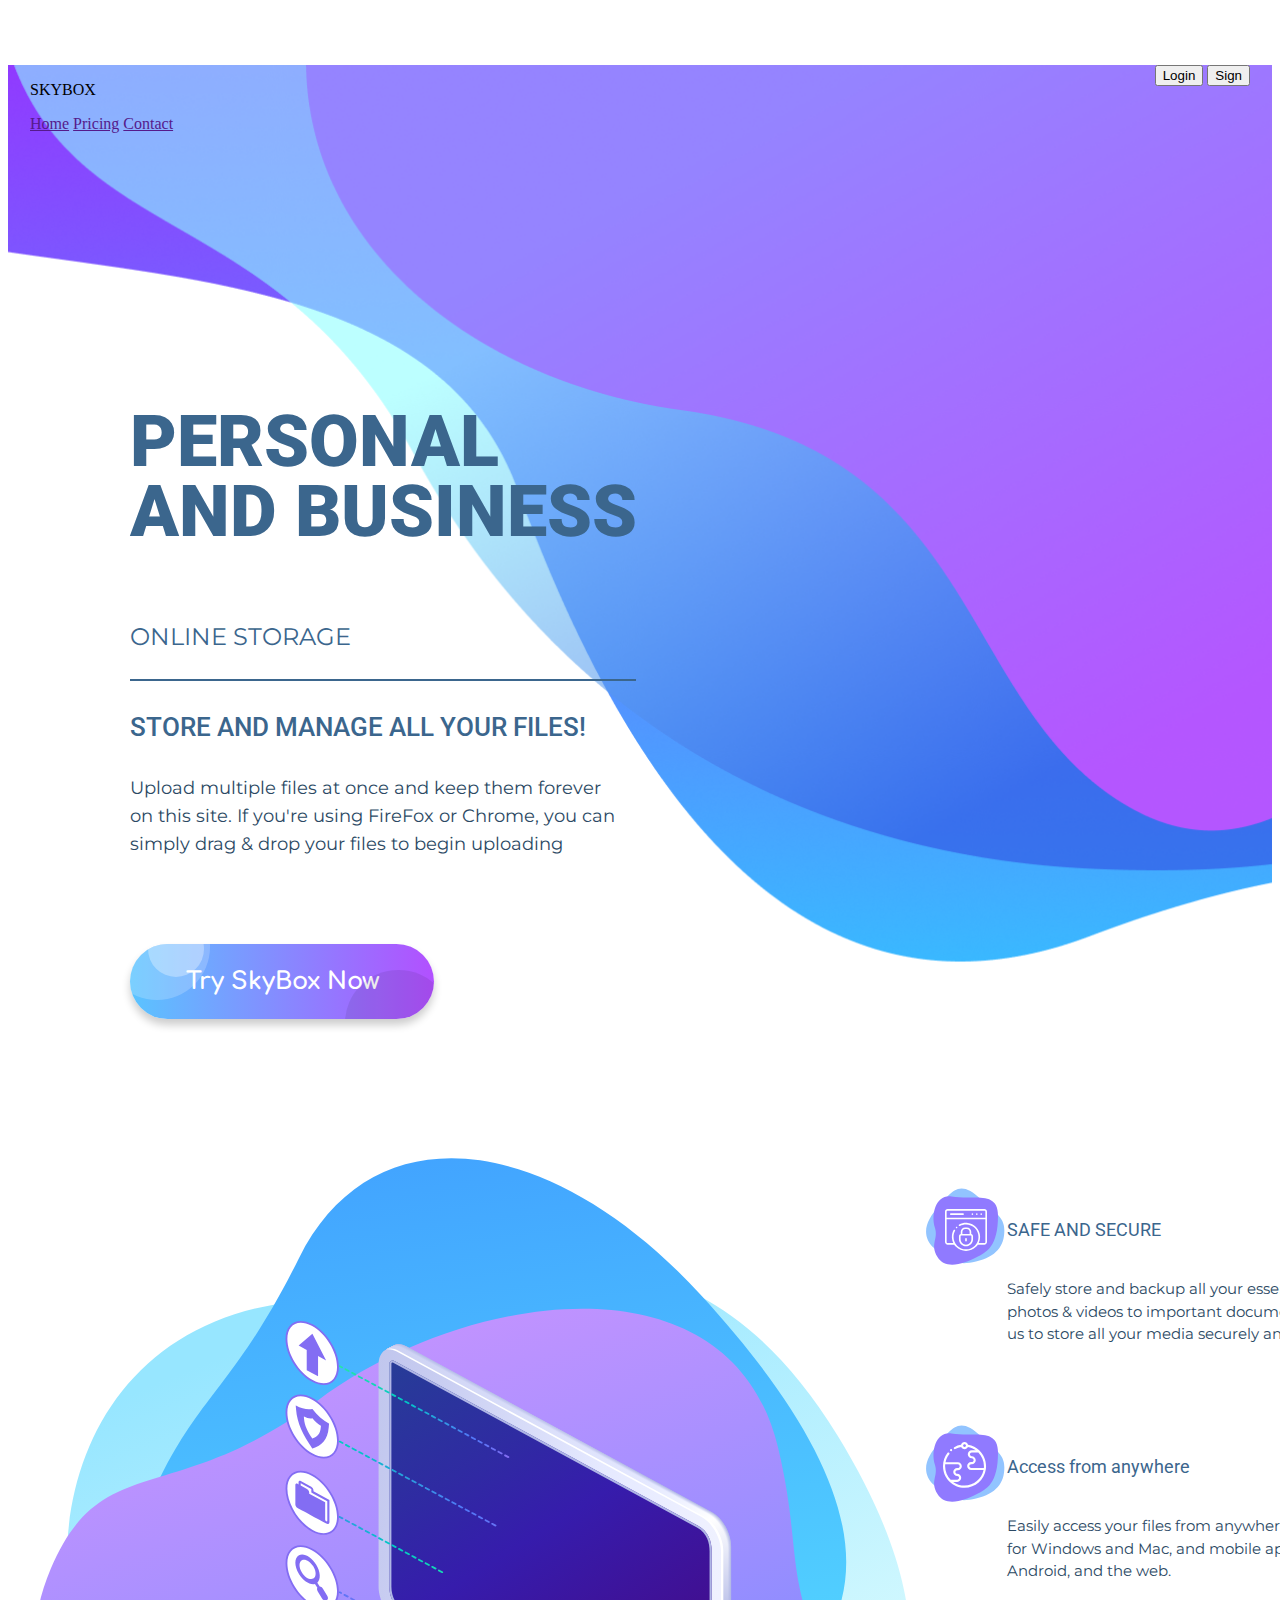
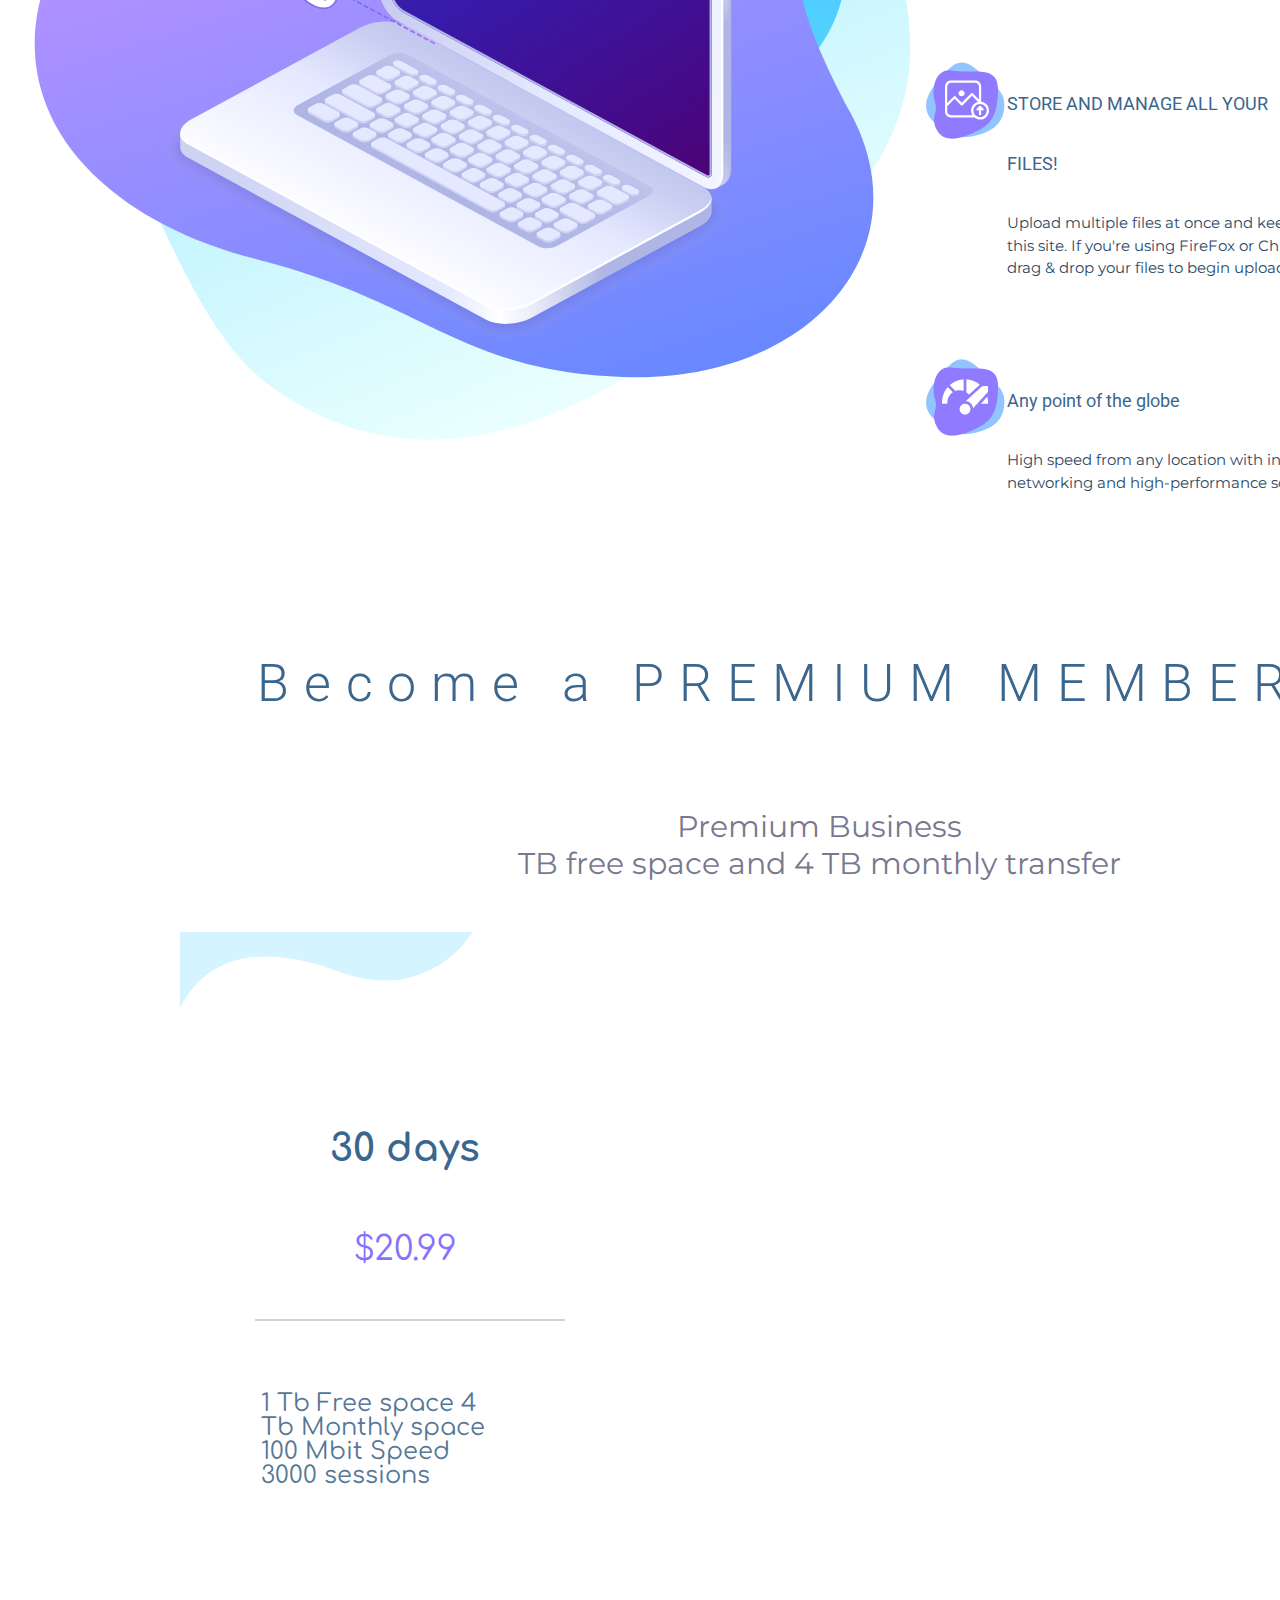
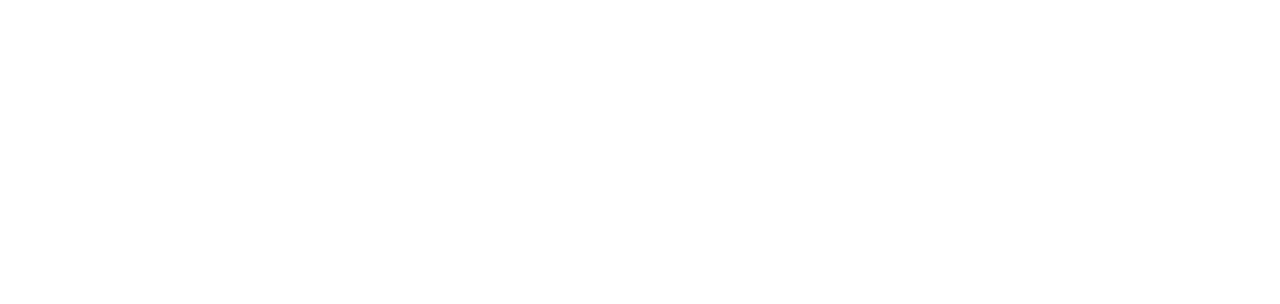
==== index.html @ 324de9f0 "creation site" ====
<!DOCTYPE html>
<html lang="en">
    <head>
        <meta charset="UTF-8">
        <meta http-equiv="X-UA-Compatible" content="IE=edge">
        <meta name="viewport" content="width=device-width, initial-scale=1.0">
        <link rel="stylesheet" href="./style.css">
        <link rel="preconnect" href="https://fonts.googleapis.com">
        <link rel="preconnect" href="https://fonts.gstatic.com" crossorigin>
        <link href="https://fonts.googleapis.com/css2?family=Comfortaa&family=Montserrat&family=Roboto&display=swap" rel="stylesheet">
    </head>
    <body>
        <div class="main_block">
            <header class="main_block_header">
                <div class="main_block_header_logoNav">
                    <p class="main_block_header_logoNav_logo">
                        SKYBOX
                    </p>
                    <nav class="main_block_header_LogoNav_nav">
                        <a href="">Home</a>
                        <a href="">Pricing</a>
                        <a href="">Contact</a>
                    </nav>
                </div>
                <div class="main_block_header_auth">
                    <button class="main_block_header_auth_sign_in">Login</button>
                    <button class="main_block_header_auth_sign_up">Sign</button>
                </div>
            </header>
            <div class="P-Title">
                <p class="P-text">
                    Personal
                    and Business
                </p>
                <p>
                    Online storage 
                </p>
                <hr>
                <p class="name">
                    STORE AND MANAGE ALL YOUR Files!
                </p>
                <p class="Text">
                    Upload multiple files at once and keep them forever on this site. If you're using FireFox or Chrome, you can simply drag & drop your files to begin uploading
                </p>
            </div>
            <button class="btn">
                <div class="btn_circle_bigLeft">
                    <div class="btn_circle_bigLeft_inside"></div>
                </div>
                Try SkyBox Now
                <div class="btn_circle_bigRight"></div>
            </button>
        </div>
        <div class="Img">
            <img src="./Group 3 (1).svg" alt="">
        </div>
        <div class="Main">
            <div class="Name">
                <img class="Icon" src="./Group 7 (1) 1.svg" alt="">
                <p class="Title">SAFE AND SECURE</p>
                <p class="text">
                    Safely store and backup all your essential files. From family photos & videos to important documents, you can rely on us to store all your media securely and forever.
                </p>
            </div>
            <div class="Name">
                <img class="Icon" src="./Group 7 (1) 2.svg" alt="">
                <p class="Title">Access from anywhere</p>
                <p class="text">
                    Easily access your files from anywhere with desktop apps for Windows and Mac, and mobile apps for iPhone, iPad, Android, and the web.
                </p>
            </div>
            <div class="Name">
                <img class="Icon" src="./Group 7 (1) 3.svg" alt="">
                <p class="Title">STORE AND MANAGE ALL YOUR FILES!</p>
                <p class="text">
                    Upload multiple files at once and keep them forever on this site. If you're using FireFox or Chrome, you can simply drag & drop your files to begin uploading.
                </p>
            </div>
            <div class="Name">
                <img class="Icon" src="./Group 7 (1) 4.png" alt="">
                <p class="Title">Any point of the globe</p>
                <p class="text">
                    High speed from any location with internet access! Gigabit networking and high-performance server!
                </p>
            </div>
            <p class="PTitle">Become a PREMIUM MEMBER</p>
            <p class="Text3">Premium Business 
                <br>TB free space and 4 TB monthly transfer</p>
        </div>
        <div class="card">
            <img src="./BG (1).svg" alt="">
            <p class="day">
                30 days
            </p>
            <p class="price">
                $20.99
            </p>
            <hr>
            <p class="list">
                1 Tb Free space
                4 Tb Monthly space
                100 Mbit Speed
                3000 sessions
            </p>
        </div>
    </body>
</html>
---- style.css ----
.main_block {
  width: 100%;
  height: 1056px;
  background: url(./BG.png);
  background-size: cover;
  background-position: center;
  background-repeat: no-repeat;
}
.main_block_header {
  width: 1220px;
  height: 52px;
  margin: 65px auto;
  display: flex;
  justify-content: space-between;
}
.main_block_header_logoNav_nav {
  display: flex;
  align-items: center;
  font-family: "Comfortaa";
  font-style: normal;
  font-weight: 700;
  font-size: 20px;
  line-height: 22px;
  color: #FFFFFF;
}
.main_block_header_logoNav_nav_logo {
  margin-top: 63px;
  font-family: "Comfortaa";
  font-style: normal;
  font-weight: 700;
  font-size: 36px;
  line-height: 40px;
  text-transform: uppercase;
  color: #FFFFFF;
}

.P-Title {
  margin-top: 290px;
}

.P-text {
  margin-left: 122px;
  width: 507px;
  height: 140px;
  font-family: "Roboto";
  font-style: normal;
  font-weight: 900;
  font-size: 72px;
  line-height: 70px;
  text-transform: uppercase;
  color: #3B668D;
}

.P-text + p {
  margin-left: 122px;
  width: 579px;
  height: 36px;
  font-family: "Montserrat";
  font-style: normal;
  font-weight: 400;
  font-size: 24px;
  line-height: 150%;
  text-transform: uppercase;
  color: #3B668D;
}

hr {
  width: 506px;
  height: 2px;
  background: #3B668D;
  border: none;
  margin-left: 122px;
}

.name {
  margin-left: 122px;
  width: 459px;
  height: 41px;
  font-family: "Roboto";
  font-style: normal;
  font-weight: 500;
  font-size: 26px;
  line-height: 156%;
  text-transform: uppercase;
  color: #3B668D;
}

.Text {
  margin-left: 122px;
  width: 496px;
  height: 112px;
  font-family: "Montserrat";
  font-style: normal;
  font-weight: 400;
  font-size: 18px;
  line-height: 156%;
  color: #2B4964;
}

.btn {
  cursor: pointer;
  position: relative;
  margin-top: 40px;
  margin-left: 122px;
  width: 304px;
  height: 75px;
  background: linear-gradient(90deg, #5AC4FF 0%, #B250FF 100%);
  box-shadow: 0px 6px 8px rgba(0, 0, 0, 0.2);
  border-radius: 62px;
  border: none;
  font-family: "Comfortaa";
  font-style: normal;
  font-weight: 700;
  font-size: 24px;
  line-height: 27px;
  text-align: center;
  color: #FFFFFF;
  overflow: hidden;
}
.btn_circle_bigLeft {
  position: absolute;
  left: -26.19px;
  top: -50px;
  width: 106px;
  height: 106px;
  border-radius: 106px;
  background: rgba(255, 255, 255, 0.2);
}
.btn_circle_bigLeft_inside {
  position: absolute;
  width: 56.37px;
  height: 56px;
  left: 44.13px;
  top: 27px;
  background: rgba(255, 255, 255, 0.32);
  border-radius: 85px;
}
.btn_circle_bigRight {
  position: absolute;
  width: 106.7px;
  height: 106px;
  left: 215.4px;
  top: 26px;
  background: rgba(0, 0, 0, 0.08);
  border-radius: 85px;
}

.Main {
  display: flex;
  flex-direction: column;
  margin-left: 999px;
  margin-top: -939px;
}

.Title {
  font-family: "Roboto";
  font-style: normal;
  font-weight: 400;
  font-size: 18px;
  line-height: 60px;
  color: #3B668D;
}

.Icon {
  position: absolute;
  margin-left: -87px;
}

.text {
  width: 438px;
  height: 126px;
  font-family: "Montserrat";
  font-style: normal;
  font-weight: 400;
  font-size: 15px;
  line-height: 150%;
  color: #2B4964;
}

.PTitle {
  width: 1452px;
  height: 84px;
  font-family: "Roboto";
  font-style: normal;
  font-weight: 300;
  font-size: 52px;
  line-height: 84px;
  letter-spacing: 0.285em;
  margin-left: -750px;
  color: #3B668D;
}

.Text3 {
  width: 624px;
  height: 94px;
  font-family: "Montserrat";
  font-style: normal;
  font-weight: 400;
  font-size: 30px;
  line-height: 37px;
  margin-left: -500px;
  text-align: center;
  color: #79788F;
}

.card {
  width: 450px;
  height: 964px;
  background: #FFFFFF;
  margin-left: 172px;
}

.day {
  font-family: "Comfortaa";
  font-style: normal;
  font-weight: 700;
  font-size: 38px;
  line-height: 54px;
  text-align: center;
  color: #3B668D;
}

.price {
  font-family: "Comfortaa";
  font-style: normal;
  font-weight: 400;
  font-size: 34px;
  line-height: 71px;
  text-align: center;
  color: #8572FF;
}

.price + hr {
  width: 308px;
  height: 0px;
  border: 1px solid #D3D3D3;
  margin-left: 75px;
}

.list {
  width: 247px;
  height: 216px;
  font-family: "Comfortaa";
  font-style: normal;
  font-weight: 400;
  font-size: 24px;
  line-height: 100%;
  color: #567796;
  margin-top: 71px;
  margin-left: 81px;
}/*# sourceMappingURL=style.css.map */
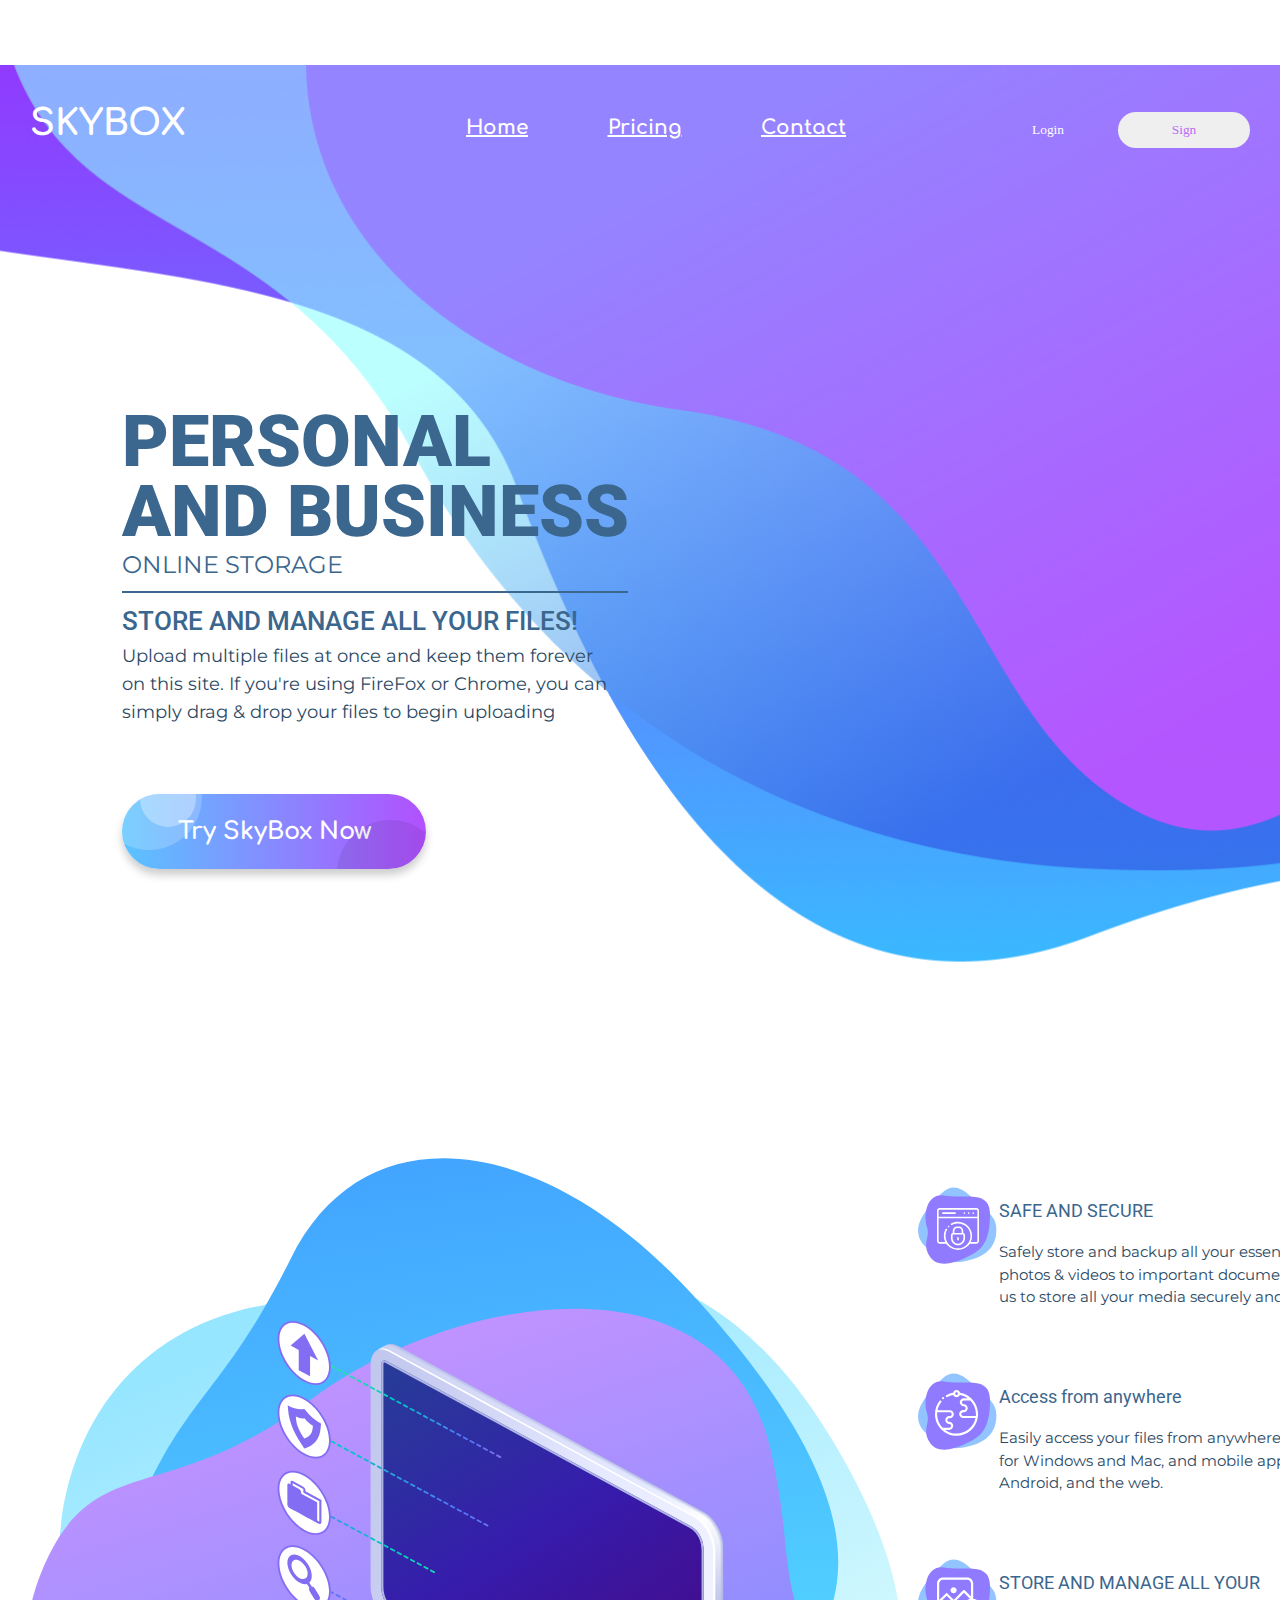
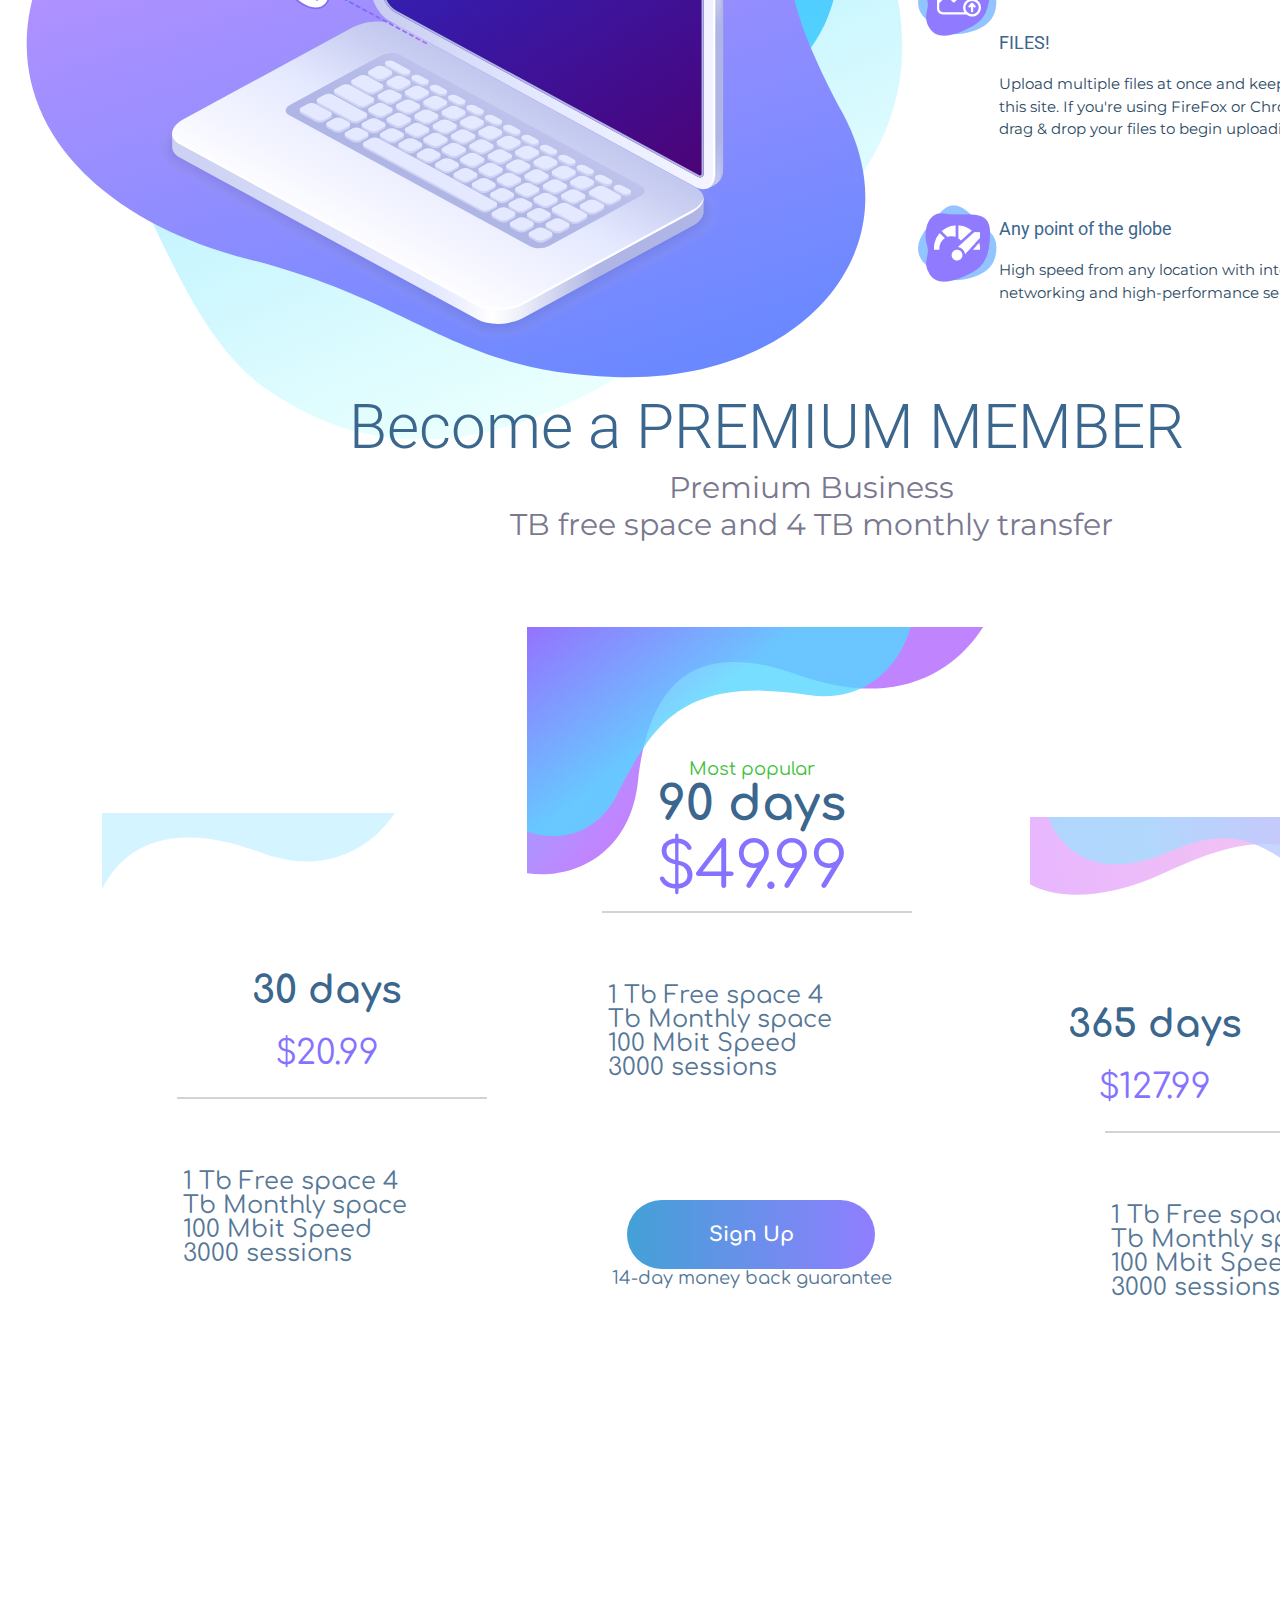
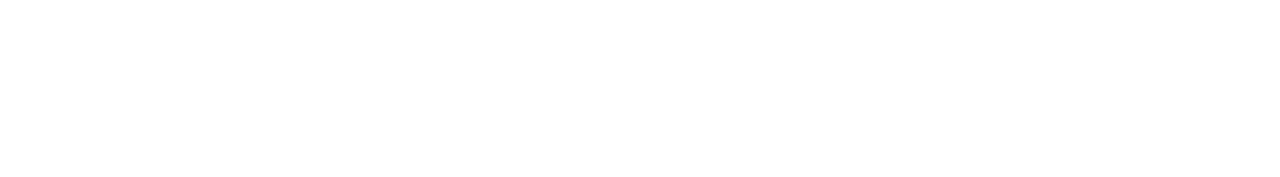
==== commit 21ff75d1: "cite" ====
--- a/index.html
+++ b/index.html
@@ -4,6 +4,7 @@
         <meta charset="UTF-8">
         <meta http-equiv="X-UA-Compatible" content="IE=edge">
         <meta name="viewport" content="width=device-width, initial-scale=1.0">
+        <link rel="stylesheet" href="./reset.css">
         <link rel="stylesheet" href="./style.css">
         <link rel="preconnect" href="https://fonts.googleapis.com">
         <link rel="preconnect" href="https://fonts.gstatic.com" crossorigin>
@@ -16,7 +17,7 @@
                     <p class="main_block_header_logoNav_logo">
                         SKYBOX
                     </p>
-                    <nav class="main_block_header_LogoNav_nav">
+                    <nav class="main_block_header_logoNav_nav">
                         <a href="">Home</a>
                         <a href="">Pricing</a>
                         <a href="">Contact</a>
@@ -87,21 +88,64 @@
             <p class="Text3">Premium Business 
                 <br>TB free space and 4 TB monthly transfer</p>
         </div>
-        <div class="card">
-            <img src="./BG (1).svg" alt="">
-            <p class="day">
-                30 days
-            </p>
-            <p class="price">
-                $20.99
-            </p>
-            <hr>
-            <p class="list">
-                1 Tb Free space
-                4 Tb Monthly space
-                100 Mbit Speed
-                3000 sessions
-            </p>
+        <div class="card1">
+            <div class="card">
+                <img src="./BG (1).svg" alt="">
+                <p class="day">
+                    30 days
+                </p>
+                <p class="price">
+                    $20.99
+                </p>
+                <hr>
+                <p class="list">
+                    1 Tb Free space
+                    4 Tb Monthly space
+                    100 Mbit Speed
+                    3000 sessions
+                </p>
+            </div>
+        </div>
+        <div class="card2">
+            <div class="card">
+                <img src="./BG (2).svg" alt="">
+                <p class="Most">
+                    Most popular
+                </p>
+                <p class="days">
+                    90 days
+                </p>
+                <p class="prices">
+                    $49.99
+                </p>
+                <hr>
+                <p class="list">
+                    1 Tb Free space
+                    4 Tb Monthly space
+                    100 Mbit Speed
+                    3000 sessions
+                </p>
+                <button class="btnSign">Sign Up</button>
+                <p>14-day money back guarantee</p>
+            </div>
+        </div>
+        <div class="card3">
+            <div class="card">
+                <img src="./BG (3).svg" alt="">
+                <p class="Pdays">
+                    365 days
+                </p>
+                <p class="price">
+                    $127.99
+                </p>
+                <hr>
+                <p class="list">
+                    1 Tb Free space
+                    4 Tb Monthly space
+                    100 Mbit Speed
+                    3000 sessions
+                </p>
+            </div>
         </div>
     </body>
 </html>--- a/style.css
+++ b/style.css
@@ -13,9 +13,19 @@
   display: flex;
   justify-content: space-between;
 }
-.main_block_header_logoNav_nav {
+.main_block_header_logoNav {
   display: flex;
   align-items: center;
+}
+.main_block_header_logoNav_nav {
+  width: 380px;
+  margin-left: 280px;
+  margin-top: 74px;
+  display: flex;
+  justify-content: space-between;
+  align-items: center;
+}
+.main_block_header_logoNav_nav a {
   font-family: "Comfortaa";
   font-style: normal;
   font-weight: 700;
@@ -23,7 +33,7 @@
   line-height: 22px;
   color: #FFFFFF;
 }
-.main_block_header_logoNav_nav_logo {
+.main_block_header_logoNav_logo {
   margin-top: 63px;
   font-family: "Comfortaa";
   font-style: normal;
@@ -32,6 +42,36 @@
   line-height: 40px;
   text-transform: uppercase;
   color: #FFFFFF;
+}
+.main_block_header_auth_sign_in {
+  cursor: pointer;
+  width: 132px;
+  height: 36px;
+  margin-top: 47px;
+  background: rgba(98, 2, 238, 0.0001);
+  border-radius: 4px;
+  border: none;
+  font-family: "Poppins";
+  font-style: normal;
+  font-weight: 500;
+  font-size: 13.4237px;
+  line-height: 16px;
+  text-align: center;
+  color: #FFFFFF;
+}
+.main_block_header_auth_sign_up {
+  cursor: pointer;
+  width: 132px;
+  height: 36px;
+  border-radius: 60px;
+  border: none;
+  font-family: "Poppins";
+  font-style: normal;
+  font-weight: 500;
+  font-size: 13.4237px;
+  line-height: 16px;
+  text-align: center;
+  color: #BB6DF3;
 }
 
 .P-Title {
@@ -183,10 +223,9 @@
   font-family: "Roboto";
   font-style: normal;
   font-weight: 300;
-  font-size: 52px;
+  font-size: 62px;
   line-height: 84px;
-  letter-spacing: 0.285em;
-  margin-left: -750px;
+  margin-left: -650px;
   color: #3B668D;
 }
 
@@ -203,11 +242,22 @@
   color: #79788F;
 }
 
-.card {
+.card1 {
   width: 450px;
   height: 964px;
   background: #FFFFFF;
-  margin-left: 172px;
+  margin-left: 102px;
+  margin-top: 250px;
+}
+
+.card2 {
+  position: absolute;
+  margin-left: 527px;
+  margin-top: -1150px;
+  border-radius: 20px;
+  width: 450px;
+  height: 833px;
+  background: #FFFFFF;
 }
 
 .day {
@@ -220,6 +270,45 @@
   color: #3B668D;
 }
 
+.days {
+  font-family: "Comfortaa";
+  font-style: normal;
+  font-weight: 700;
+  font-size: 48px;
+  line-height: 54px;
+  text-align: center;
+  color: #3B668D;
+}
+
+.Most {
+  font-family: "Comfortaa";
+  font-style: normal;
+  font-weight: 400;
+  font-size: 18px;
+  line-height: 100%;
+  margin-top: -155px;
+  text-align: center;
+  color: #40BF3D;
+}
+
+.prices {
+  font-family: "Comfortaa";
+  font-style: normal;
+  font-weight: 400;
+  font-size: 64px;
+  line-height: 71px;
+  text-align: center;
+  color: #8572FF;
+}
+
+.prices + hr {
+  margin-left: 75px;
+  width: 308px;
+  height: 0px;
+  border: 1px solid #D3D3D3;
+  transform: rotate(0.02deg);
+}
+
 .price {
   font-family: "Comfortaa";
   font-style: normal;
@@ -228,6 +317,22 @@
   line-height: 71px;
   text-align: center;
   color: #8572FF;
+}
+
+.card3 {
+  margin-left: 1030px;
+  margin-top: -960px;
+}
+
+.Pdays {
+  font-family: "Comfortaa";
+  font-style: normal;
+  font-weight: 700;
+  font-size: 38px;
+  line-height: 54px;
+  margin-top: -173px;
+  text-align: center;
+  color: #3B668D;
 }
 
 .price + hr {
@@ -235,6 +340,32 @@
   height: 0px;
   border: 1px solid #D3D3D3;
   margin-left: 75px;
+}
+
+.btnSign {
+  width: 248px;
+  height: 69px;
+  background: linear-gradient(90deg, #43A1D6 0%, #907EFF 100%);
+  border-radius: 62px;
+  margin-left: 100px;
+  border: none;
+  font-family: "Comfortaa";
+  font-style: normal;
+  font-weight: 700;
+  font-size: 20px;
+  line-height: 27px;
+  text-align: center;
+  color: #FFFFFF;
+}
+
+.btnSign + p {
+  text-align: center;
+  font-family: "Comfortaa";
+  font-style: normal;
+  font-weight: 400;
+  font-size: 18px;
+  line-height: 100%;
+  color: #567796;
 }
 
 .list {
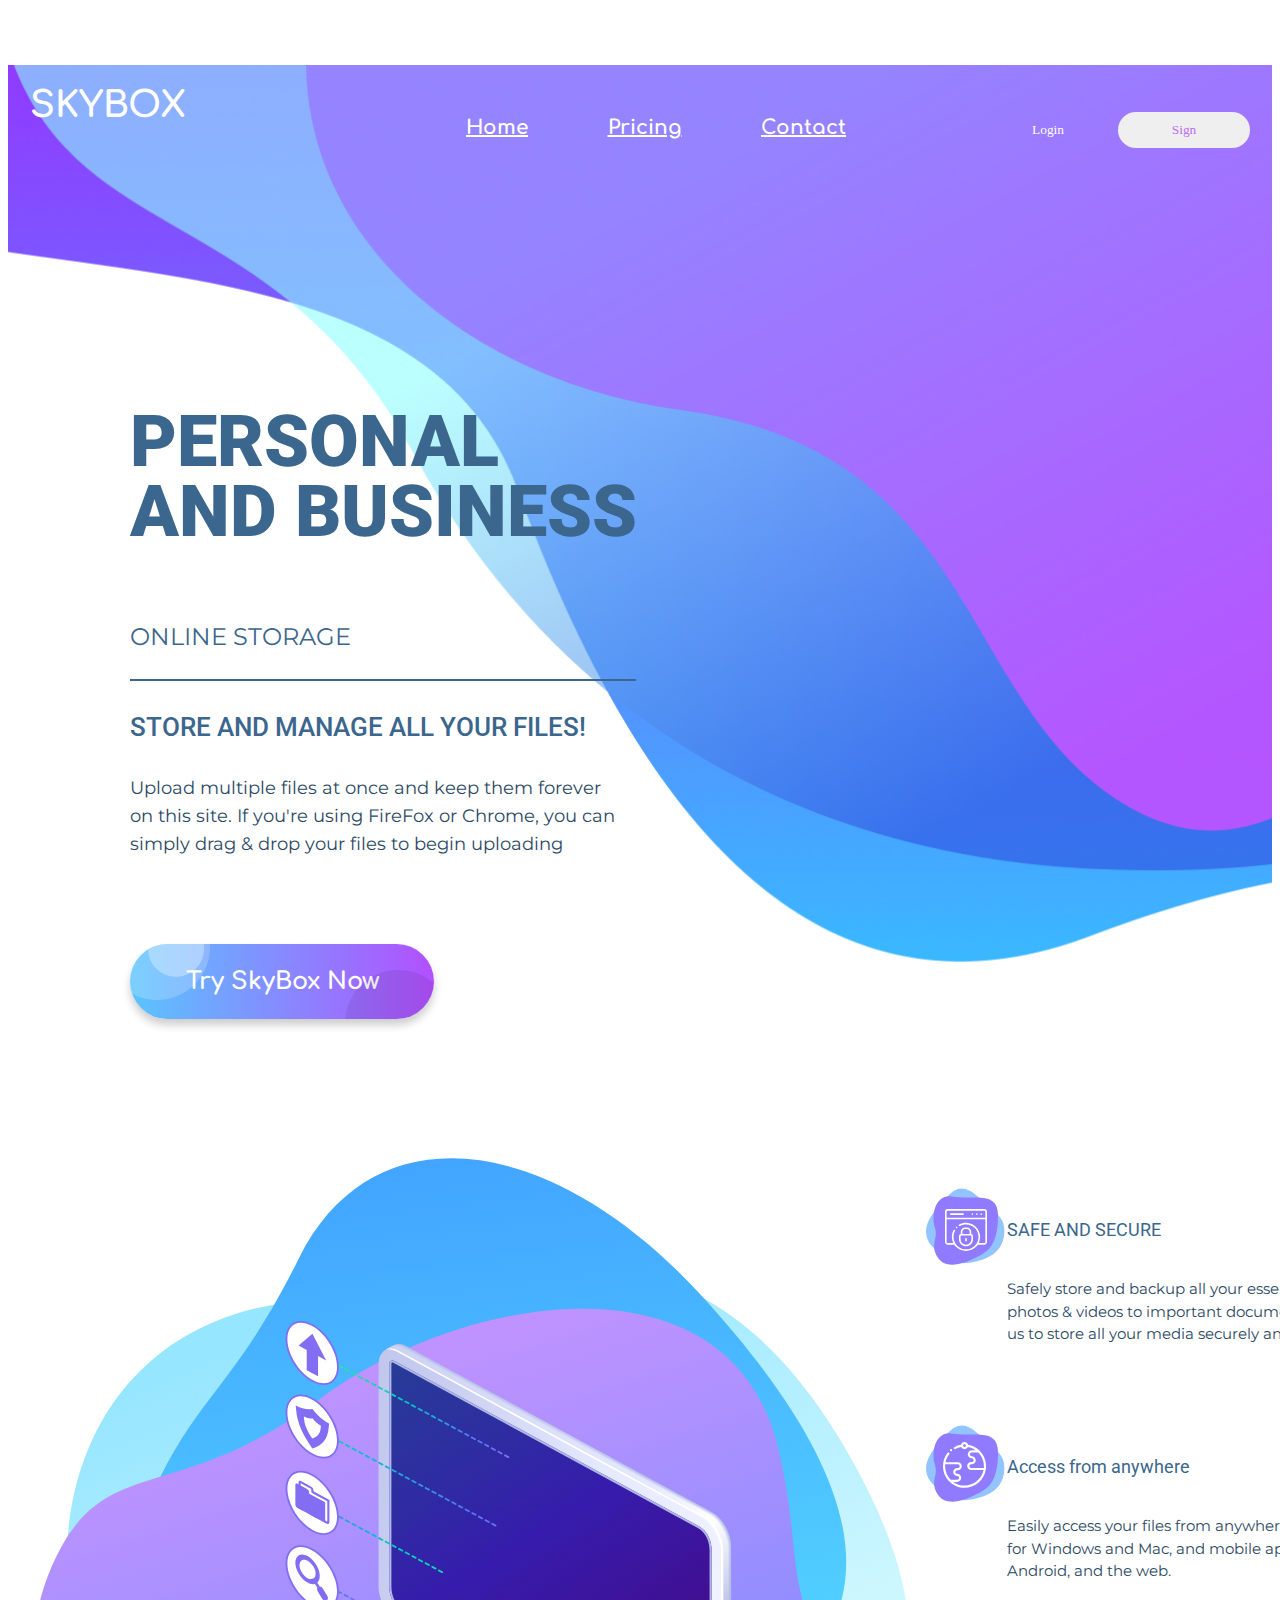
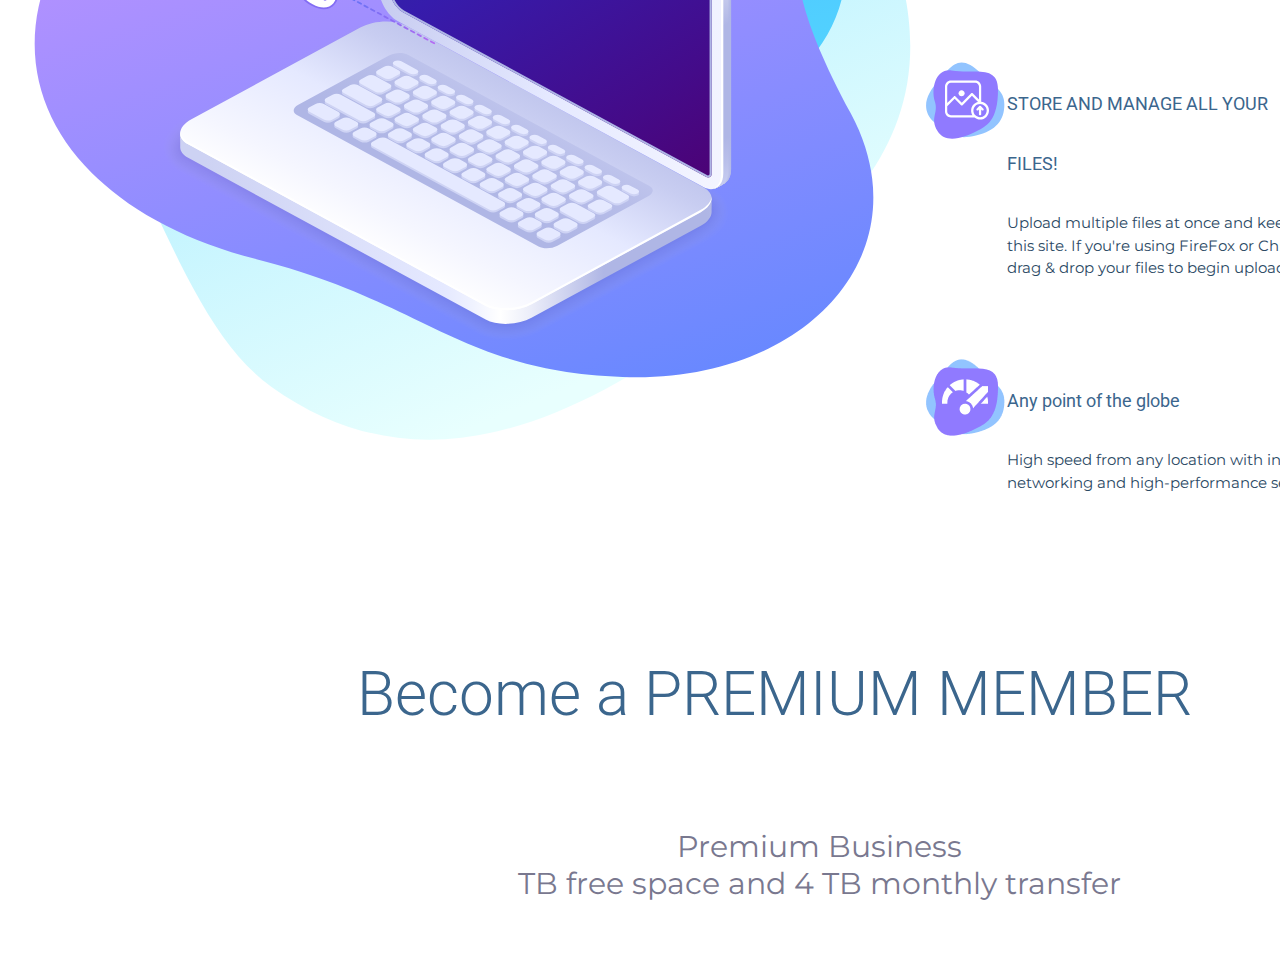
==== commit 1f078d38: "sky" ====
--- a/index.html
+++ b/index.html
@@ -4,7 +4,6 @@
         <meta charset="UTF-8">
         <meta http-equiv="X-UA-Compatible" content="IE=edge">
         <meta name="viewport" content="width=device-width, initial-scale=1.0">
-        <link rel="stylesheet" href="./reset.css">
         <link rel="stylesheet" href="./style.css">
         <link rel="preconnect" href="https://fonts.googleapis.com">
         <link rel="preconnect" href="https://fonts.gstatic.com" crossorigin>
@@ -88,64 +87,7 @@
             <p class="Text3">Premium Business 
                 <br>TB free space and 4 TB monthly transfer</p>
         </div>
-        <div class="card1">
-            <div class="card">
-                <img src="./BG (1).svg" alt="">
-                <p class="day">
-                    30 days
-                </p>
-                <p class="price">
-                    $20.99
-                </p>
-                <hr>
-                <p class="list">
-                    1 Tb Free space
-                    4 Tb Monthly space
-                    100 Mbit Speed
-                    3000 sessions
-                </p>
-            </div>
-        </div>
-        <div class="card2">
-            <div class="card">
-                <img src="./BG (2).svg" alt="">
-                <p class="Most">
-                    Most popular
-                </p>
-                <p class="days">
-                    90 days
-                </p>
-                <p class="prices">
-                    $49.99
-                </p>
-                <hr>
-                <p class="list">
-                    1 Tb Free space
-                    4 Tb Monthly space
-                    100 Mbit Speed
-                    3000 sessions
-                </p>
-                <button class="btnSign">Sign Up</button>
-                <p>14-day money back guarantee</p>
-            </div>
-        </div>
-        <div class="card3">
-            <div class="card">
-                <img src="./BG (3).svg" alt="">
-                <p class="Pdays">
-                    365 days
-                </p>
-                <p class="price">
-                    $127.99
-                </p>
-                <hr>
-                <p class="list">
-                    1 Tb Free space
-                    4 Tb Monthly space
-                    100 Mbit Speed
-                    3000 sessions
-                </p>
-            </div>
+        
         </div>
     </body>
 </html>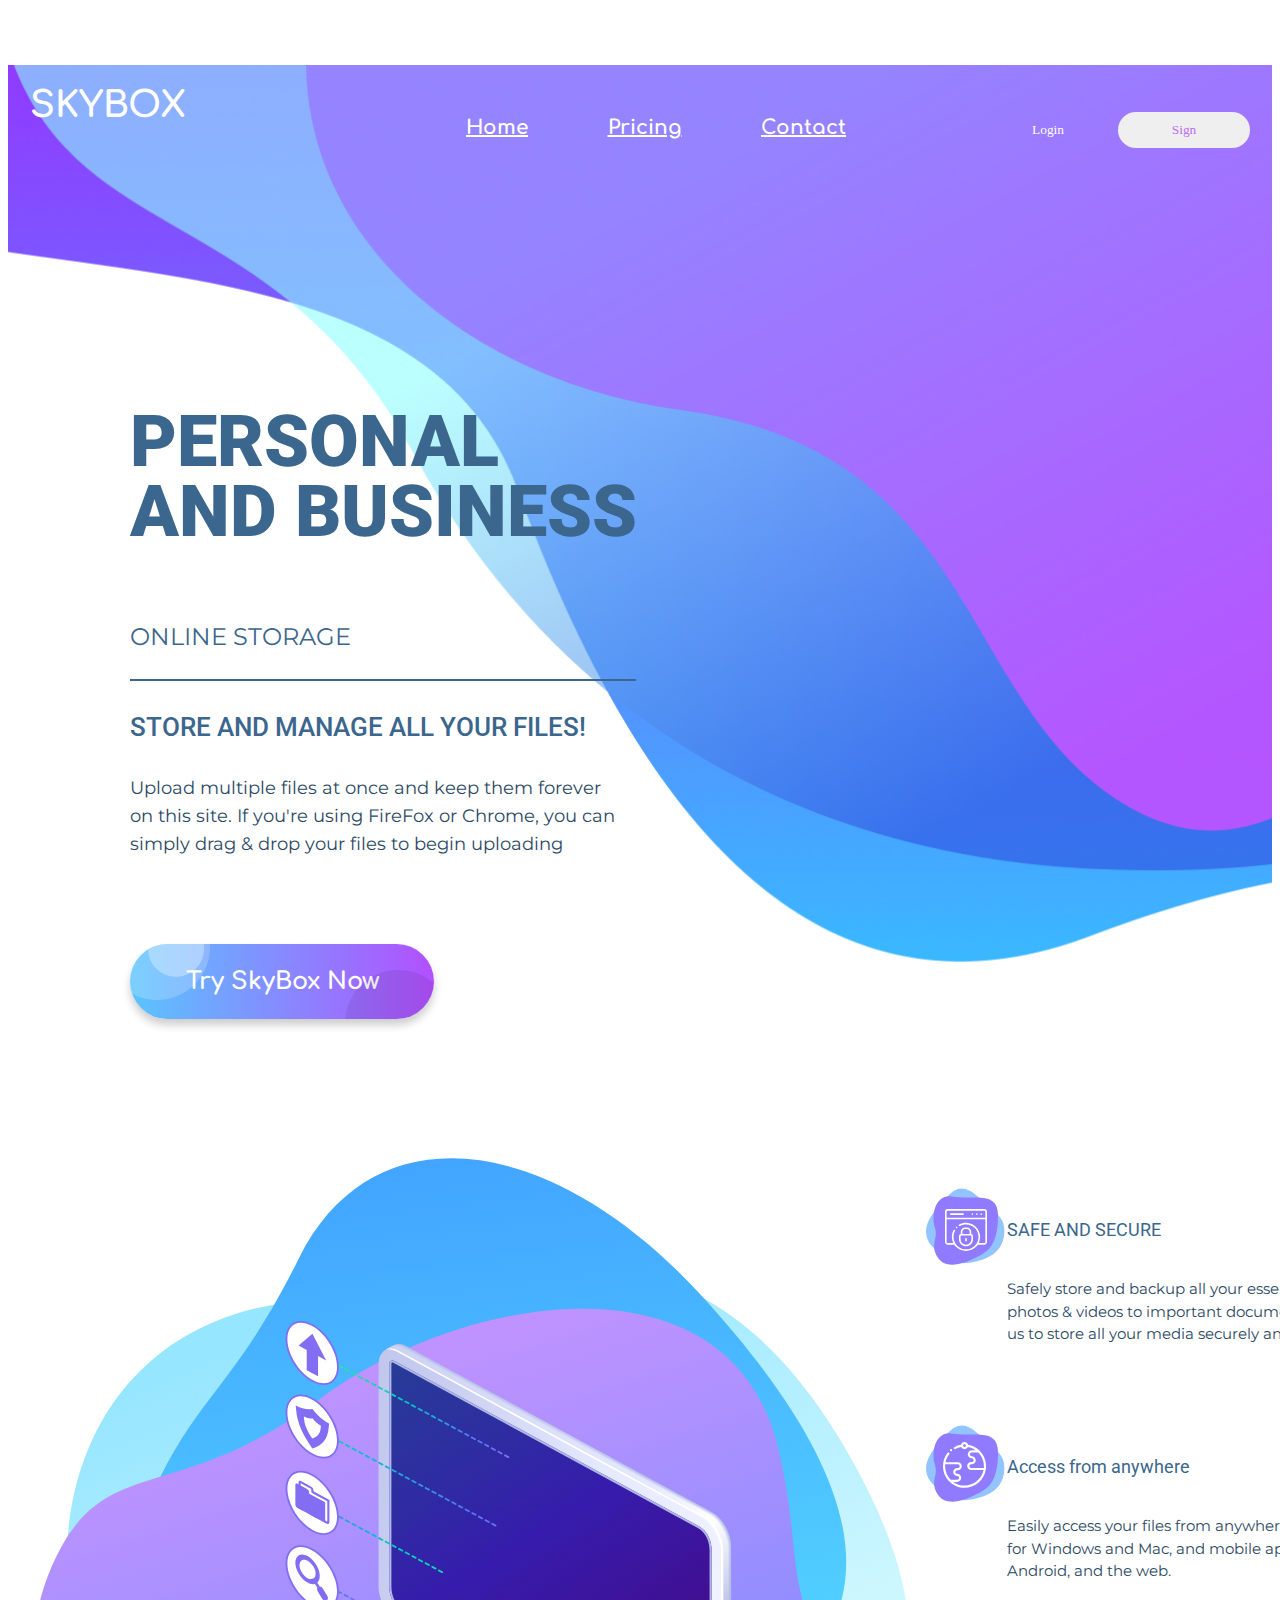
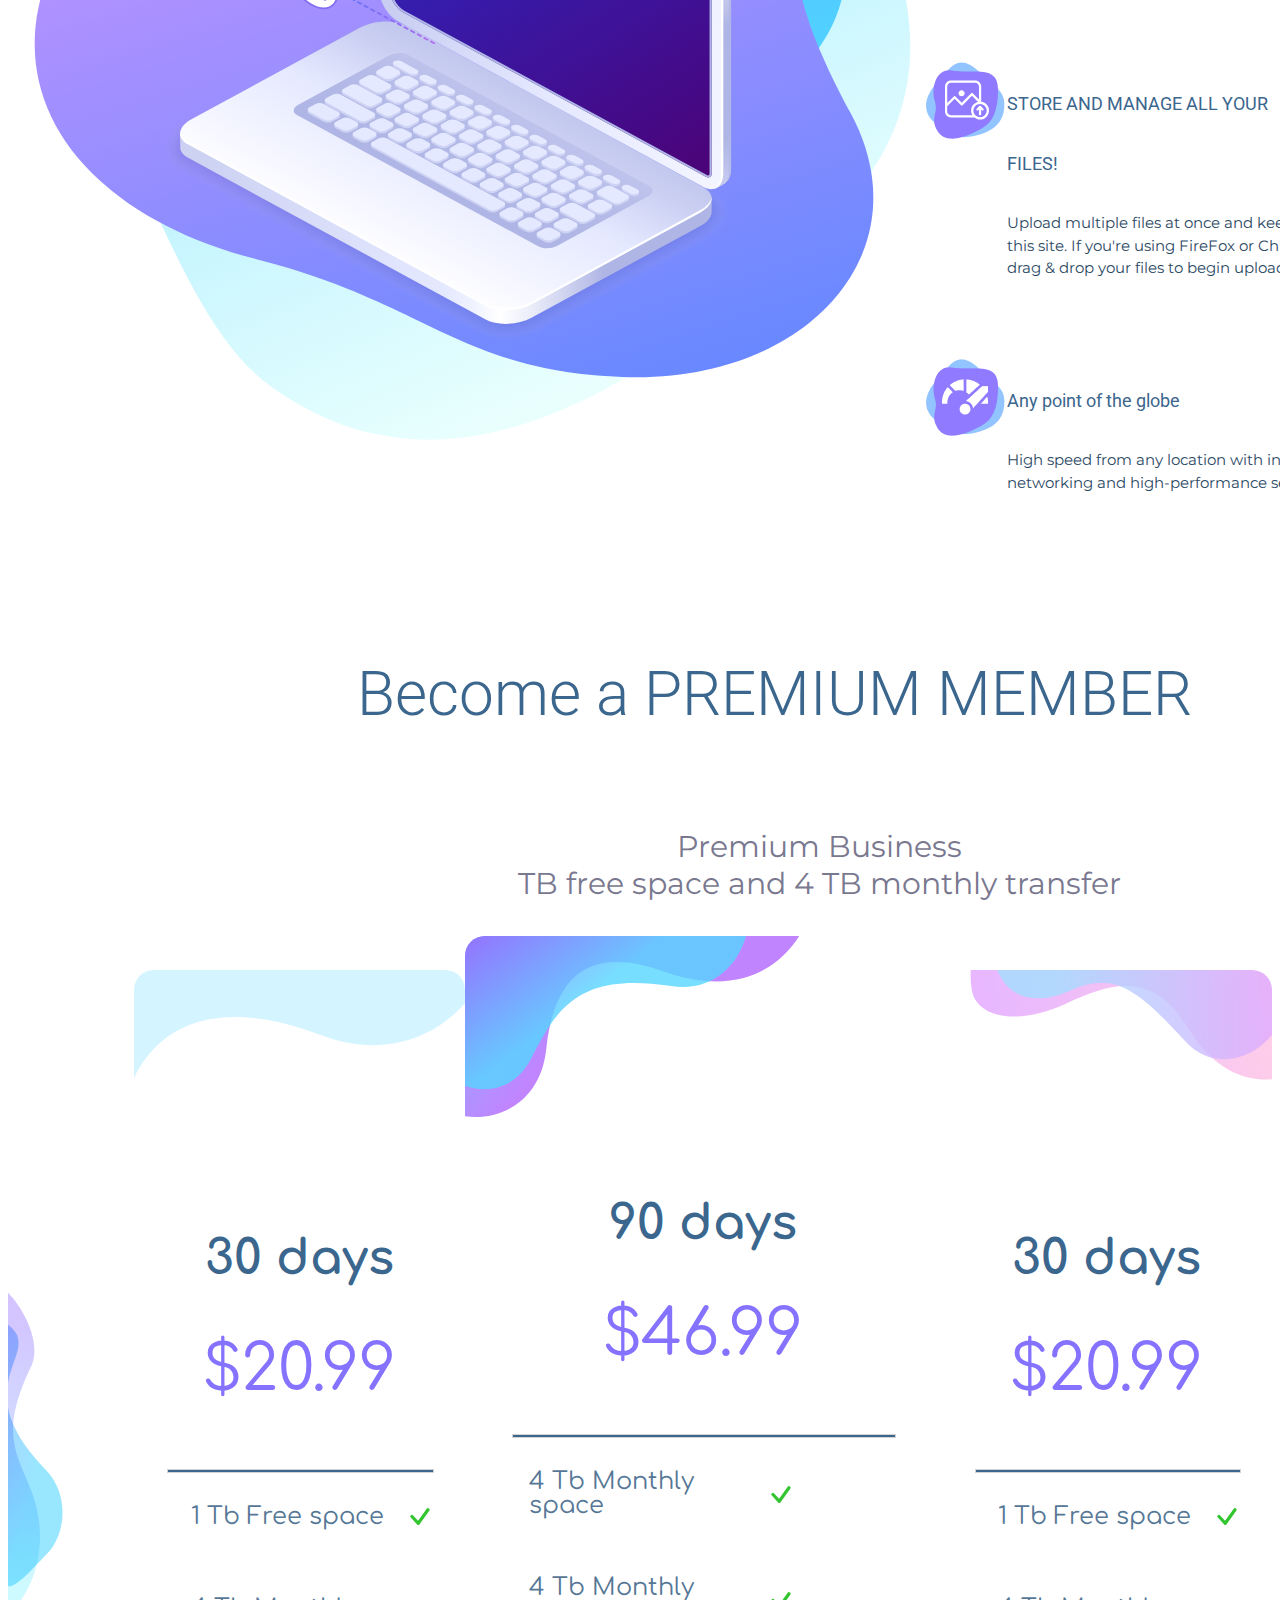
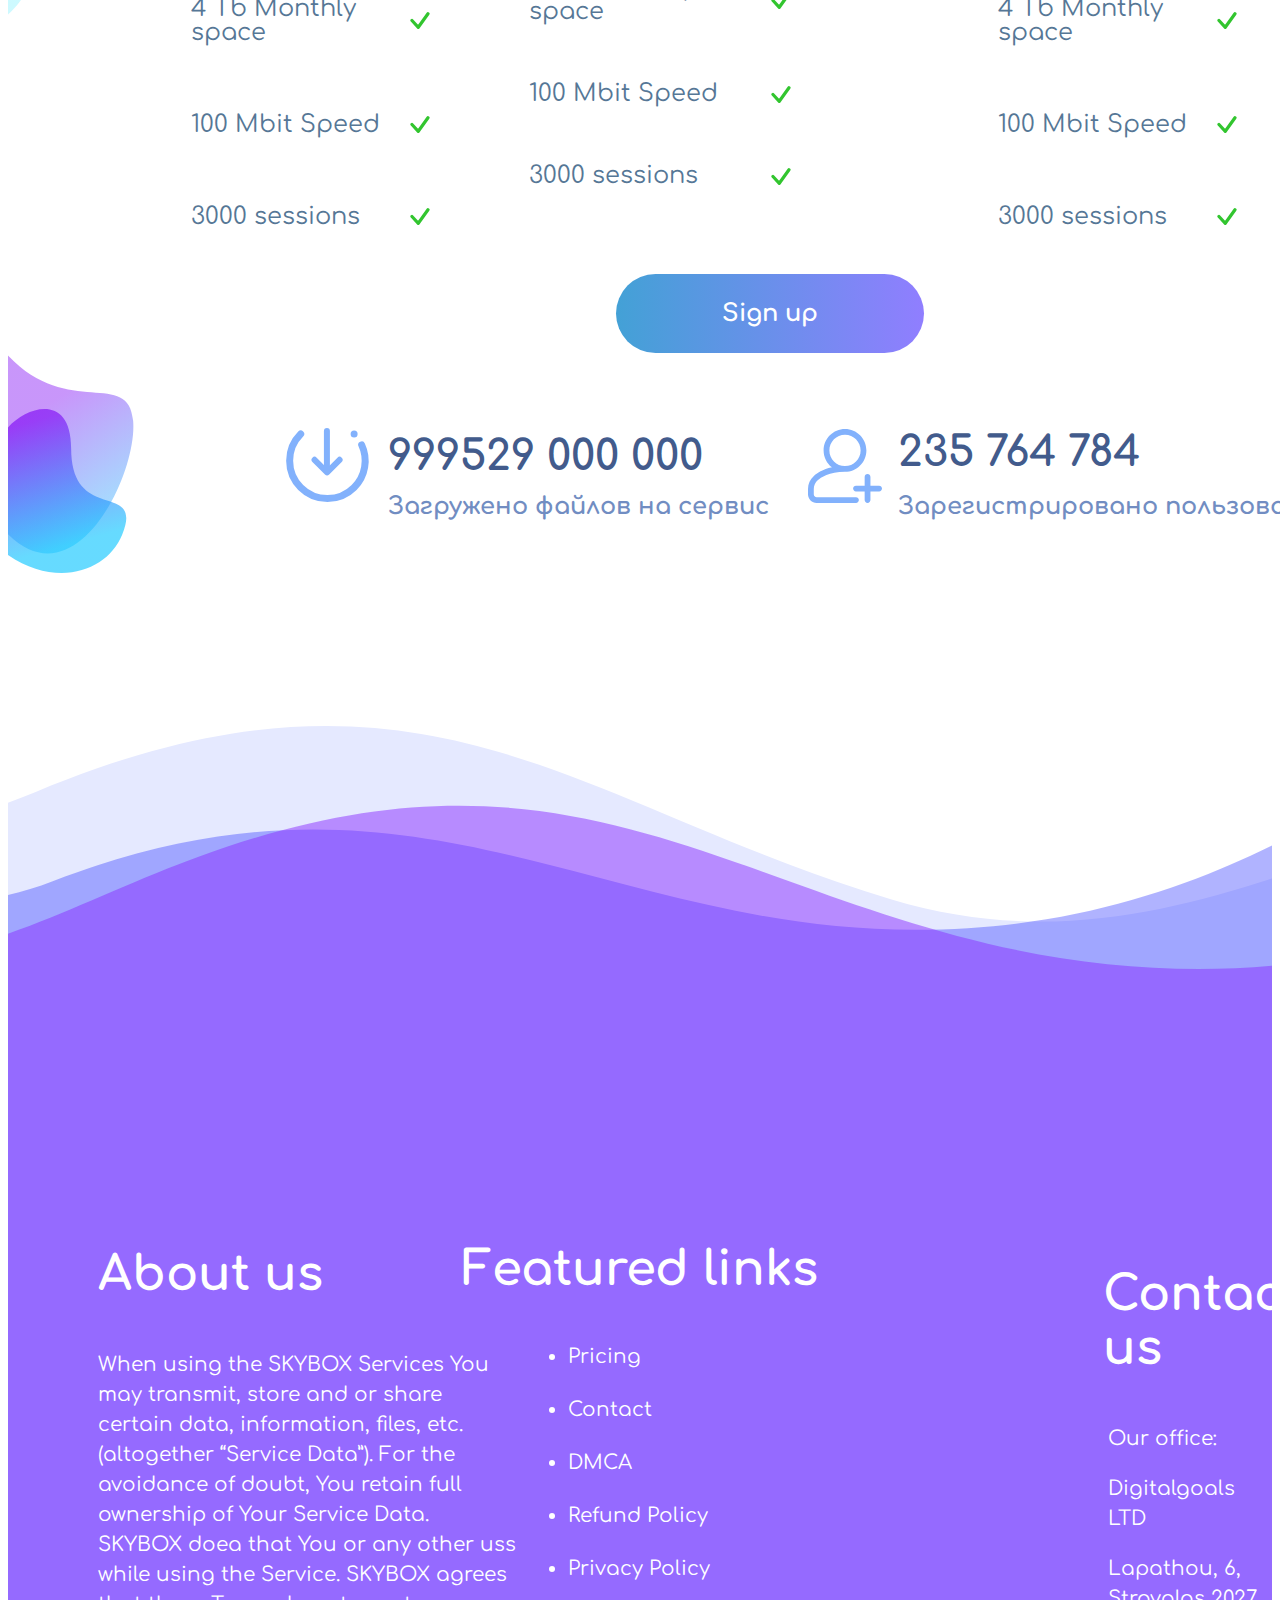
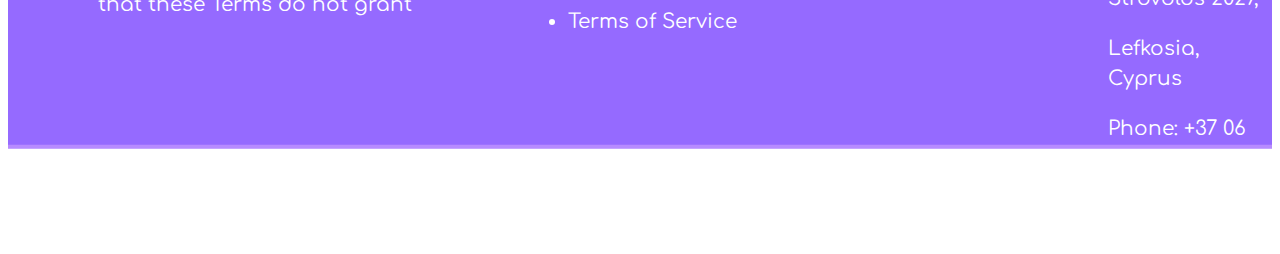
==== commit 5b3158eb: "Sky" ====
--- a/index.html
+++ b/index.html
@@ -87,7 +87,130 @@
             <p class="Text3">Premium Business 
                 <br>TB free space and 4 TB monthly transfer</p>
         </div>
-        
+        <div class="cardsBlock">
+            <img src="./BG (4).svg">
+            <div class="cardsBlock_cards">
+                <div class="cardsBlock_cards_smallCard">
+                    <img src="./BG (1).svg">
+                    <p class="cardsBlock_cards_smallCard_days">
+                        30 days
+                    </p>
+                    <p class="cardsBlock_cards_smallCard_price">
+                        $20.99
+                    </p>
+                    <hr class="line">
+                    <ul class="cardList">
+                        <li class="cardList_item">
+                            <p>1 Tb Free space</p>
+                            <img src="./check.svg">
+                        </li>
+                        <li class="cardList_item">
+                            <p>4 Tb Monthly space</p>
+                            <img src="./check.svg">
+                        </li>
+                        <li class="cardList_item">
+                            <p>100 Mbit Speed</p>
+                            <img src="./check.svg">
+                        </li>
+                        <li class="cardList_item">
+                            <p>3000 sessions</p>
+                            <img src="./check.svg">
+                        </li>
+                    </ul>
+                </div>
+                <div class="cardsBlock_cards_mainCard">
+                    <img src="./BG (2).svg">
+                    <p class="cardsBlock_cards_mainCard_days">
+                        90 days
+                    </p>
+                    <p class="cardsBlock_cards_mainCard_price">
+                        $46.99
+                    </p>
+                    <hr class="line">
+                    <ul class="cardList">
+                        <li class="cardList_item">
+                            <p>4 Tb Monthly space</p>
+                            <img src="./check.svg">
+                        </li>
+                        <li class="cardList_item">
+                            <p>4 Tb Monthly space</p>
+                            <img src="./check.svg">
+                        </li>
+                        <li class="cardList_item">
+                            <p>100 Mbit Speed</p>
+                            <img src="./check.svg">
+                        </li>
+                        <li class="cardList_item">
+                            <p>3000 sessions</p>
+                            <img src="./check.svg">
+                        </li>
+                    </ul>
+                    <button class="btnSign">Sign up</button>
+                    <p>14-day money back guarantee</p>
+                </div>
+                <div class="cardsBlock_cards_smallCard">
+                    <img src="./BG (3).svg">
+                    <p class="cardsBlock_cards_smallCard_days">
+                        30 days
+                    </p>
+                    <p class="cardsBlock_cards_smallCard_price">
+                        $20.99
+                    </p>
+                    <hr class="line">
+                    <ul class="cardList">
+                        <li class="cardList_item">
+                            <p>1 Tb Free space</p>
+                            <img src="./check.svg">
+                        </li>
+                        <li class="cardList_item">
+                            <p>4 Tb Monthly space</p>
+                            <img src="./check.svg">
+                        </li>
+                        <li class="cardList_item">
+                            <p>100 Mbit Speed</p>
+                            <img src="./check.svg">
+                        </li>
+                        <li class="cardList_item">
+                            <p>3000 sessions</p>
+                            <img src="./check.svg">
+                        </li>
+                    </ul>
+                </div>
+            </div>
+        </div>
+        <div class="calm">
+            <img src="./Group 39.svg">
+            <img class="Icon1"  src="./Icon.svg">
+            <p>999529 000 000</p>
+            <p>Загружено файлов на сервис</p>
+            <img class="user" src="./add-user 1.svg">
+            <p>235 764 784</p>
+            <p>Зарегистрировано пользователей</p>
+            <img src="./Group 40.svg">
         </div>
     </body>
+    <footer>
+        <p class="about">About us</p>
+        <p>When using the SKYBOX Services You may transmit, store and or share certain data, information, files, etc. (altogether “Service Data”). For the avoidance of doubt, You retain full ownership of Your Service Data. SKYBOX doea that You or any other uss while using the Service. SKYBOX agrees that these Terms do not grant</p>
+        <p class="links">
+            Featured links
+        </p> 
+        <ul class="navList">
+            <li>Pricing</li>
+            <li>Contact</li>
+            <li>DMCA</li>
+            <li>Refund Policy</li>
+            <li >Privacy Policy</li>
+            <li >Terms of Service</li>
+        </ul>
+        <p class="contact">Contact us</p>
+        <div class="contact_us">
+            <p>Our office:</p>
+            <p>Digitalgoals LTD</p>
+            <p>Lapathou, 6, Strovolos 2027,</p>
+            <p>Lefkosia, Cyprus</p>
+            <p>Phone: +37 06 225 29 36</p>
+            <p>Email: mail@example.com</p>
+        </div>
+    </footer>
 </html>--- a/style.css
+++ b/style.css
@@ -242,35 +242,33 @@
   color: #79788F;
 }
 
-.card1 {
+.cardsBlock {
+  display: flex;
+  width: 100%;
+}
+.cardsBlock img {
+  width: 10%;
+}
+.cardsBlock_cards {
+  display: flex;
+  justify-content: space-between;
+  align-items: center;
+  width: 90%;
+  height: 1000px;
+}
+.cardsBlock_cards_smallCard {
   width: 450px;
   height: 964px;
-  background: #FFFFFF;
-  margin-left: 102px;
-  margin-top: 250px;
-}
-
-.card2 {
-  position: absolute;
-  margin-left: 527px;
-  margin-top: -1150px;
   border-radius: 20px;
-  width: 450px;
-  height: 833px;
-  background: #FFFFFF;
-}
-
-.day {
-  font-family: "Comfortaa";
-  font-style: normal;
-  font-weight: 700;
-  font-size: 38px;
-  line-height: 54px;
-  text-align: center;
-  color: #3B668D;
-}
-
-.days {
+  overflow: hidden;
+}
+.cardsBlock_cards_smallCard img {
+  top: 0;
+  left: 0;
+  width: 358.41px;
+  height: 209.76px;
+}
+.cardsBlock_cards_smallCard_days {
   font-family: "Comfortaa";
   font-style: normal;
   font-weight: 700;
@@ -279,19 +277,8 @@
   text-align: center;
   color: #3B668D;
 }
-
-.Most {
-  font-family: "Comfortaa";
-  font-style: normal;
-  font-weight: 400;
-  font-size: 18px;
-  line-height: 100%;
-  margin-top: -155px;
-  text-align: center;
-  color: #40BF3D;
-}
-
-.prices {
+.cardsBlock_cards_smallCard_price {
+  margin-top: 37px;
   font-family: "Comfortaa";
   font-style: normal;
   font-weight: 400;
@@ -300,66 +287,116 @@
   text-align: center;
   color: #8572FF;
 }
-
-.prices + hr {
-  margin-left: 75px;
+.cardsBlock_cards_smallCard .line {
+  width: 80%;
+  margin-left: 10%;
+  text-align: center;
+  border: 1px solid #D3D3D3;
+}
+.cardsBlock_cards_mainCard {
+  width: 650px;
+  height: 1033px;
+  border-radius: 20px;
+  overflow: hidden;
+}
+.cardsBlock_cards_mainCard img {
+  top: 0;
+  left: 0;
+  width: 358.41px;
+  height: 209.76px;
+}
+.cardsBlock_cards_mainCard_days {
+  font-family: "Comfortaa";
+  font-style: normal;
+  font-weight: 700;
+  font-size: 48px;
+  line-height: 54px;
+  text-align: center;
+  color: #3B668D;
+}
+.cardsBlock_cards_mainCard_price {
+  margin-top: 37px;
+  font-family: "Comfortaa";
+  font-style: normal;
+  font-weight: 400;
+  font-size: 64px;
+  line-height: 71px;
+  text-align: center;
+  color: #8572FF;
+}
+.cardsBlock_cards_mainCard .line {
+  width: 80%;
+  margin-left: 10%;
+  text-align: center;
+  border: 1px solid #D3D3D3;
+}
+.cardsBlock_cards_mainCard .cardList {
+  width: 98%;
+  margin: 0 5%;
+}
+.cardsBlock_cards_mainCard .cardList_item {
+  display: flex;
+  align-items: center;
+  justify-content: space-between;
+  margin-bottom: 10px;
+}
+.cardsBlock_cards_mainCard .cardList_item p {
+  font-family: "Comfortaa";
+  font-style: normal;
+  font-weight: 400;
+  font-size: 24px;
+  line-height: 100%;
+  color: #567796;
+}
+.cardsBlock_cards_mainCard .cardList_item img {
+  padding-right: 205px;
+  width: 20px;
+  height: 17px;
+}
+
+.cardList {
+  width: 98%;
+  margin: 0 5%;
+}
+.cardList_item {
+  display: flex;
+  align-items: center;
+  justify-content: space-between;
+  margin-bottom: 20px;
+}
+.cardList_item p {
+  font-family: "Comfortaa";
+  font-style: normal;
+  font-weight: 400;
+  font-size: 24px;
+  line-height: 100%;
+  color: #567796;
+}
+.cardList_item img {
+  padding-right: 85px;
+  width: 20px;
+  height: 17px;
+}
+
+.btnSign {
+  margin-top: 52px;
   width: 308px;
-  height: 0px;
-  border: 1px solid #D3D3D3;
-  transform: rotate(0.02deg);
-}
-
-.price {
-  font-family: "Comfortaa";
-  font-style: normal;
-  font-weight: 400;
-  font-size: 34px;
-  line-height: 71px;
-  text-align: center;
-  color: #8572FF;
-}
-
-.card3 {
-  margin-left: 1030px;
-  margin-top: -960px;
-}
-
-.Pdays {
-  font-family: "Comfortaa";
-  font-style: normal;
-  font-weight: 700;
-  font-size: 38px;
-  line-height: 54px;
-  margin-top: -173px;
-  text-align: center;
-  color: #3B668D;
-}
-
-.price + hr {
-  width: 308px;
-  height: 0px;
-  border: 1px solid #D3D3D3;
-  margin-left: 75px;
-}
-
-.btnSign {
-  width: 248px;
-  height: 69px;
+  height: 79px;
+  border: none;
+  margin-left: 151px;
   background: linear-gradient(90deg, #43A1D6 0%, #907EFF 100%);
   border-radius: 62px;
-  margin-left: 100px;
-  border: none;
-  font-family: "Comfortaa";
-  font-style: normal;
-  font-weight: 700;
-  font-size: 20px;
+  font-family: "Comfortaa";
+  font-style: normal;
+  font-weight: 700;
+  font-size: 24px;
   line-height: 27px;
-  text-align: center;
   color: #FFFFFF;
 }
 
 .btnSign + p {
-  text-align: center;
+  margin-top: 47px;
+  margin-left: 180px;
   font-family: "Comfortaa";
   font-style: normal;
   font-weight: 400;
@@ -368,15 +405,606 @@
   color: #567796;
 }
 
+.Icon1 {
+  position: absolute;
+  margin-top: 55px;
+  margin-left: 140px;
+}
+
+.Icon1 + p {
+  position: absolute;
+  margin-left: 380px;
+  margin-top: -145px;
+  font-family: "Comfortaa";
+  font-style: normal;
+  font-weight: 700;
+  font-size: 42px;
+  line-height: 47px;
+  text-align: center;
+  color: #425B8C;
+}
+
+.Icon1 + p + p {
+  margin-left: 380px;
+  margin-top: -85px;
+  font-family: "Comfortaa";
+  font-style: normal;
+  font-weight: 700;
+  font-size: 24px;
+  line-height: 27px;
+  color: #718DC2;
+}
+
+.user {
+  position: absolute;
+  margin-left: 800px;
+  margin-top: -115px;
+}
+
+.user + p {
+  margin-left: 890px;
+  margin-top: -115px;
+  font-family: "Comfortaa";
+  font-style: normal;
+  font-weight: 700;
+  font-size: 42px;
+  line-height: 47px;
+  /* identical to box height */
+  color: #425B8C;
+}
+
+.user + p + p {
+  margin-left: 890px;
+  margin-top: -25px;
+  width: 471px;
+  height: 27px;
+  font-family: "Comfortaa";
+  font-style: normal;
+  font-weight: 700;
+  font-size: 24px;
+  line-height: 27px;
+  /* identical to box height */
+  color: #718DC2;
+}
+
+.user + p + p + img {
+  margin-left: 1350px;
+  margin-top: -165px;
+}
+
+footer {
+  background: url(./BG\ \(7\).svg);
+  width: 100%;
+  height: 1056px;
+  background-size: cover;
+  background-position: center;
+  background-repeat: no-repeat;
+}
+
+.about {
+  padding-top: 555px;
+  padding-left: 90px;
+  font-family: "Comfortaa";
+  font-style: normal;
+  font-weight: 700;
+  font-size: 48px;
+  line-height: 54px;
+  color: #FFFFFF;
+}
+
+.about + p {
+  padding-left: 90px;
+  width: 418px;
+  height: 283px;
+  font-family: "Comfortaa";
+  font-style: normal;
+  font-weight: 400;
+  font-size: 20px;
+  line-height: 150%;
+  color: #FFFFFF;
+}
+
+.links {
+  text-align: center;
+  margin-top: -410px;
+  font-family: "Comfortaa";
+  font-style: normal;
+  font-weight: 700;
+  font-size: 48px;
+  line-height: 54px;
+  color: #FFFFFF;
+}
+
+.navList {
+  padding-left: 560px;
+  width: 118px;
+  height: 48px;
+  font-family: "Comfortaa";
+  font-style: normal;
+  font-weight: 400;
+  font-size: 20px;
+  color: #FFFFFF;
+}
+.navList li {
+  padding-bottom: 5px;
+  width: 188px;
+  height: 48px;
+  font-family: "Comfortaa";
+  font-style: normal;
+  font-weight: 400;
+  font-size: 20px;
+  color: #FFFFFF;
+}
+
+.contact {
+  padding-left: 1095px;
+  margin-top: -145px;
+  font-family: "Comfortaa";
+  font-style: normal;
+  font-weight: 700;
+  font-size: 48px;
+  line-height: 54px;
+  color: #FFFFFF;
+}
+
+.contact_us {
+  padding-left: 1100px;
+  font-family: "Comfortaa";
+  font-style: normal;
+  font-weight: 400;
+  font-size: 20px;
+  line-height: 150%;
+  color: #FFFFFF;
+}
+
 .list {
-  width: 247px;
-  height: 216px;
-  font-family: "Comfortaa";
+  position: relative;
+  width: 70%;
+  margin: 100px 15px;
+}
+.list_item {
+  width: 100%;
+}
+.list_item_btn {
+  width: 100%;
+  height: 85px;
+  border-top-left-radius: 15px;
+  border-top-right-radius: 15px;
+  border: none;
+  cursor: pointer;
+  background: linear-gradient(90deg, #B1E3FF 0%, #DFBEFF 100%);
+  display: flex;
+  justify-content: space-around;
+  align-items: center;
+}
+.list_item_btn_text {
+  font-family: "Comfortaa";
+  font-style: normal;
+  font-weight: 700;
+  font-size: 30px;
+  line-height: 33px;
+  color: #46637E;
+}
+.list_item_btn_icon {
+  width: 32px;
+  height: 32px;
+  background: url(./Vector\ 39.svg);
+  background-repeat: no-repeat;
+  background-position: center;
+  background-size: 100%;
+}
+.list_item_btn:focus + .list_item_text {
+  transition-duration: 1s;
+  opacity: 1;
+  top: 0px;
+  transform: translateY(65px);
+}
+.list_item_text {
+  transition-duration: 1s;
+  opacity: 0;
+  position: absolute;
+  top: -350px;
+  width: 80%;
+  margin: 25px 10%;
+  font-family: "Comfortaa";
+  font-style: normal;
+  font-weight: 400;
+  font-size: 20px;
+  line-height: 150%;
+  color: #878787;
+}
+
+.block {
+  background: url(./BG\ \(8\).svg);
+  width: 100%;
+  height: 556px;
+  background-size: cover;
+  background-position: center;
+  background-repeat: no-repeat;
+}
+.block_header {
+  width: 1220px;
+  height: 52px;
+  margin: 65px auto;
+  display: flex;
+  justify-content: space-between;
+}
+.block_header_logoNav {
+  display: flex;
+  align-items: center;
+}
+.block_header_logoNav_nav {
+  width: 380px;
+  margin-left: 280px;
+  margin-top: 74px;
+  display: flex;
+  justify-content: space-between;
+  align-items: center;
+}
+.block_header_logoNav_nav a {
+  font-family: "Comfortaa";
+  font-style: normal;
+  font-weight: 700;
+  font-size: 20px;
+  line-height: 22px;
+  color: #FFFFFF;
+}
+.block_header_logoNav_logo {
+  margin-top: 63px;
+  font-family: "Comfortaa";
+  font-style: normal;
+  font-weight: 700;
+  font-size: 36px;
+  line-height: 40px;
+  text-transform: uppercase;
+  color: #FFFFFF;
+}
+.block_header_auth_sign_in {
+  cursor: pointer;
+  width: 132px;
+  height: 36px;
+  margin-top: 47px;
+  background: rgba(98, 2, 238, 0.0001);
+  border-radius: 4px;
+  border: none;
+  font-family: "Poppins";
+  font-style: normal;
+  font-weight: 500;
+  font-size: 13.4237px;
+  line-height: 16px;
+  text-align: center;
+  color: #FFFFFF;
+}
+.block_header_auth_sign_up {
+  cursor: pointer;
+  width: 132px;
+  height: 36px;
+  border-radius: 60px;
+  border: none;
+  font-family: "Poppins";
+  font-style: normal;
+  font-weight: 500;
+  font-size: 13.4237px;
+  line-height: 16px;
+  text-align: center;
+  color: #BB6DF3;
+}
+
+.pTitle {
+  text-align: center;
+  font-family: "Roboto";
+  font-style: normal;
+  font-weight: 900;
+  font-size: 72px;
+  line-height: 70px;
+  color: #3B668D;
+}
+
+.storage {
+  text-align: center;
+  font-family: "Montserrat";
   font-style: normal;
   font-weight: 400;
   font-size: 24px;
-  line-height: 100%;
-  color: #567796;
-  margin-top: 71px;
-  margin-left: 81px;
+  line-height: 150%;
+  color: #3B668D;
+}
+
+.Files {
+  text-align: center;
+  font-family: "Roboto";
+  font-style: normal;
+  font-weight: 900;
+  font-size: 72px;
+  line-height: 70px;
+  color: #3B668D;
+}
+
+.Files + p {
+  text-align: center;
+  font-family: "Montserrat";
+  font-style: normal;
+  font-weight: 400;
+  font-size: 24px;
+  line-height: 150%;
+  color: #3B668D;
+}
+
+table {
+  display: flex;
+  justify-content: center;
+  margin: 100px 10%;
+}
+
+.grayRow {
+  background: #F4F7FC;
+}
+
+.whiteRow {
+  background: white;
+}
+
+.td-check {
+  display: flex;
+  justify-content: center;
+  width: 50px;
+}
+
+.tp-text {
+  padding: 19px;
+  padding-left: 37px;
+  font-family: "Inter";
+  font-style: normal;
+  font-weight: 400;
+  font-size: 14px;
+  line-height: 17px;
+  color: #2E3B52;
+}
+
+.image-fill {
+  padding: 19px;
+  padding-left: 39px;
+}
+
+.date {
+  padding-left: 226px;
+}
+
+.Dl {
+  padding-left: 50px;
+}
+
+.size {
+  padding-left: 53px;
+}
+
+.Page-size {
+  padding-left: 25px;
+}
+
+.Fille {
+  width: 146px;
+  height: 30px;
+  font-family: "Inter";
+  font-style: normal;
+  font-weight: 400;
+  font-size: 12px;
+  line-height: 15px;
+  color: #437FEC;
+}
+
+.btnPublic {
+  cursor: pointer;
+  margin-left: 55px;
+  width: 49px;
+  height: 19px;
+  border: none;
+  background: #0A65FF;
+  border-radius: 11px;
+  font-family: "Inter";
+  font-style: normal;
+  font-weight: 500;
+  font-size: 12px;
+  line-height: 12px;
+  text-align: center;
+  color: #FFFFFF;
+}
+
+.eye {
+  padding-left: 55px;
+}
+
+.Shape-Delete {
+  padding-left: 15px;
+}
+
+.Shape-Edit {
+  padding-left: 15px;
+  padding: 1px 22px;
+}
+
+.grayMain {
+  background: #F4F7FC;
+}
+
+table {
+  margin-top: -2px;
+}
+
+.files_panel {
+  margin-left: 200px;
+  width: 1077px;
+  height: 159px;
+  background: #F4F7FC;
+}
+
+.files_panel_upper {
+  margin-left: 34px;
+  display: flex;
+  justify-content: flex-start;
+  align-items: center;
+  width: 100%;
+  height: 90px;
+}
+
+.files_panel_upper_storage {
+  width: 286px;
+  height: 30px;
+  margin-right: 66px;
+}
+
+.files_panel_upper_storage p {
+  font-family: "Inter";
+  font-style: normal;
+  font-weight: 400;
+  font-size: 12px;
+  line-height: 15px;
+  letter-spacing: 0.05em;
+  text-transform: uppercase;
+  color: #437FEC;
+}
+
+.files_panel_upper_result {
+  display: flex;
+  justify-content: space-around;
+  align-items: center;
+  width: 294px;
+}
+
+.files_panel_upper_result_info {
+  font-family: "Inter";
+  font-style: normal;
+  font-weight: 400;
+  font-size: 12px;
+  line-height: 15px;
+  letter-spacing: 0.05em;
+  text-transform: uppercase;
+  color: #606F89;
+}
+
+.files_panel_upper_result_size {
+  font-family: "Inter";
+  font-style: normal;
+  font-weight: 600;
+  font-size: 12px;
+  line-height: 15px;
+  letter-spacing: 0.05em;
+  text-transform: uppercase;
+  color: #606F89;
+}
+
+.files_panel_upper_inputSize {
+  display: flex;
+  justify-content: center;
+  align-items: center;
+  margin-left: 6px;
+  margin-right: 11px;
+  width: 97px;
+  height: 40px;
+  border-radius: 4px;
+  background: #DAE1EC;
+}
+
+.files_panel_upper_inputSize input {
+  width: 29px;
+  height: 23px;
+  border: none;
+  background: none;
+}
+
+.files_panel_upper_inputSize input:focus {
+  outline: none;
+  border: none;
+}
+
+.files_panel_upper_btnFolder {
+  margin: 0 11px;
+  width: 108px;
+  height: 40px;
+  border: none;
+  cursor: pointer;
+  border-radius: 4px;
+  background: #913E98;
+  font-family: "Inter";
+  font-style: normal;
+  font-weight: 600;
+  font-size: 14px;
+  line-height: 17px;
+  color: #FFFFFF;
+}
+
+.files_panel_upper_btnUpload {
+  margin: 0 11px;
+  width: 108px;
+  height: 40px;
+  border: none;
+  cursor: pointer;
+  border-radius: 4px;
+  background: #F04438;
+  font-family: "Inter";
+  font-style: normal;
+  font-weight: 600;
+  font-size: 14px;
+  line-height: 17px;
+  color: #FFFFFF;
+}
+
+.Search-file {
+  margin-left: 80px;
+  border: none;
+  width: 340px;
+  height: 40px;
+  background: #DAE1EC;
+  border-radius: 4px;
+}
+
+.Search1 {
+  margin-left: 36px;
+  border: none;
+  width: 97px;
+  height: 40px;
+  background: #DAE1EC;
+  border-radius: 4px;
+}
+
+.Search2 {
+  margin-left: 60px;
+  border: none;
+  width: 97px;
+  height: 40px;
+  background: #DAE1EC;
+  border-radius: 4px;
+}
+
+.Search3 {
+  margin-left: 30px;
+  border: none;
+  width: 97px;
+  height: 40px;
+  background: #DAE1EC;
+  border-radius: 4px;
+}
+
+.Search4 {
+  margin-left: 12px;
+  border: none;
+  width: 97px;
+  height: 45px;
+  background: #DAE1EC;
+  border-radius: 4px;
+}
+
+.Btn {
+  cursor: pointer;
+  border: none;
+  width: 87px;
+  height: 46px;
+  background: #455B66;
+  border-radius: 4px;
+  font-family: "Inter";
+  font-style: normal;
+  font-weight: 600;
+  font-size: 14px;
+  line-height: 17px;
+  color: #FFFFFF;
 }/*# sourceMappingURL=style.css.map */